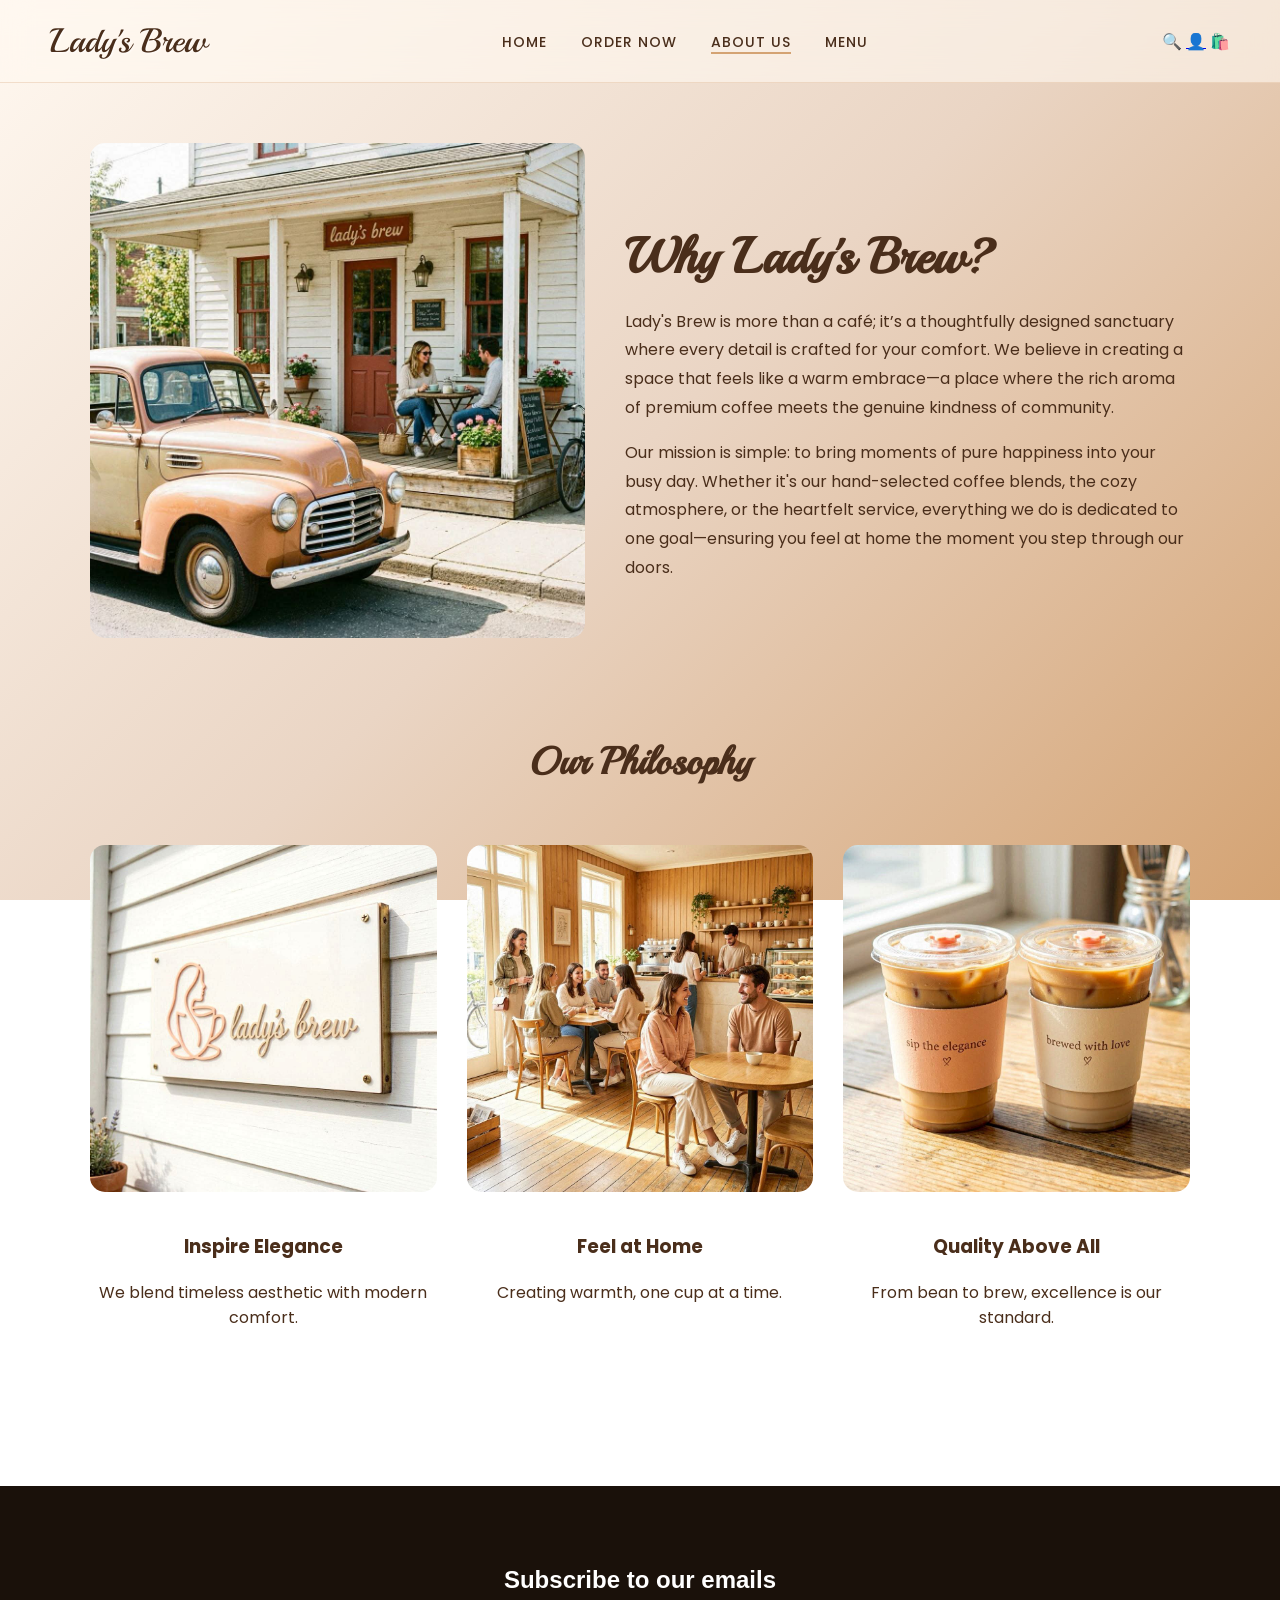
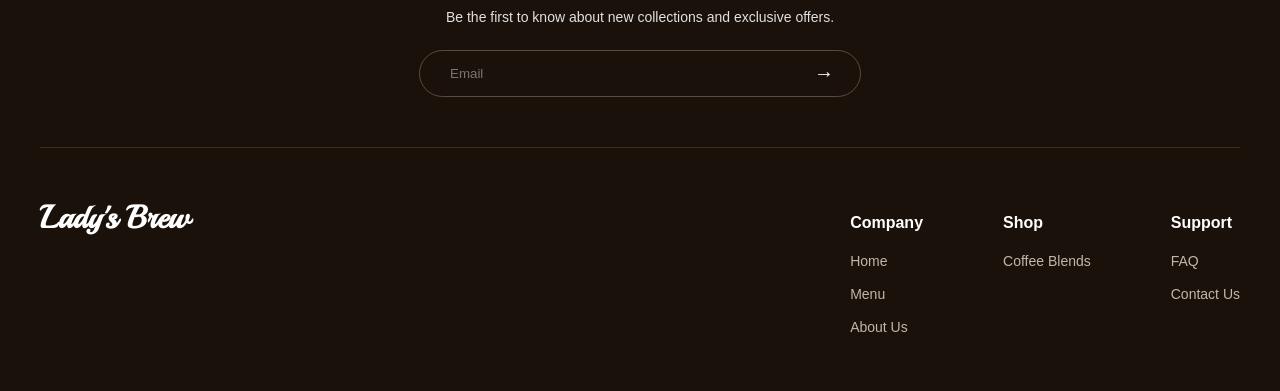
==== about.html @ 88a7aa87 "About Us page" ====
<!DOCTYPE html>
<html lang="en">
<head>
    <meta charset="UTF-8">
    <meta name="viewport" content="width=device-width, initial-scale=1.0">
    <title>About Us | Lady's Brew</title>
    <link href="https://fonts.googleapis.com/css2?family=Playball&family=Poppins:wght@300;400;500&display=swap" rel="stylesheet">
    <link rel="stylesheet" href="style.css">
</head>
<body>

    <header class="main-header">
        <div class="logo">Lady's Brew</div>
        <nav class="nav-links">
            <a href="index.html">HOME</a>
            <a href="locations.html">ORDER NOW</a>
            <a href="about.html" class="active">ABOUT US</a>
            <a href="menu.html">MENU</a>
        </nav>
        <div class="nav-icons">
            <span class="icon">🔍</span>
            <a href="login.html" class="icon">👤</a>
            <span class="icon">🛍️</span>
        </div>
    </header>

    <main class="about-page">
      <section class="about-hero">
    <div class="about-hero-image">
        <img src="imagesfinalproject/cafeoutside.jpg" alt="Lady's Brew Cafe">
    </div>
    <div class="about-hero-text">
        <h2>Why Lady's Brew?</h2>
        <p>Lady's Brew is more than a café; it’s a thoughtfully designed sanctuary where every detail is crafted for your comfort. We believe in creating a space that feels like a warm embrace—a place where the rich aroma of premium coffee meets the genuine kindness of community.</p>
        <p>Our mission is simple: to bring moments of pure happiness into your busy day. Whether it's our hand-selected coffee blends, the cozy atmosphere, or the heartfelt service, everything we do is dedicated to one goal—ensuring you feel at home the moment you step through our doors.</p>
    </div>
</section>

<section class="shop-section">
    <h2 class="about-section-title">Our Philosophy</h2>
    <div class="product-grid">
        <div class="product-card">
            <img src="imagesfinalproject/logooutside.jpg" alt="Logo">
            <h3>Inspire Elegance</h3>
            <p>We blend timeless aesthetic with modern comfort.</p>
        </div>
        <div class="product-card">
            <img src="imagesfinalproject/cafeinterior.jpg" alt="Interior">
            <h3>Feel at Home</h3>
            <p>Creating warmth, one cup at a time.</p>
        </div>
        <div class="product-card">
            <img src="imagesfinalproject/aboutcoffees.jpg" alt="Coffee">
            <h3>Quality Above All</h3>
            <p>From bean to brew, excellence is our standard.</p>
        </div>
    </div>
</section>
    </main>

    <footer class="custom-footer">
        <div class="footer-subscribe">
            <h2>Subscribe to our emails</h2>
            <p>Be the first to know about new collections and exclusive offers.</p>
         <form class="subscribe-form" id="subscribeForm">
          <input type="email" name="email" placeholder="Email" required>
          <button type="submit">→</button>
         </form>

          <div id="successMessage" class="success-message" style="display: none;">
            <span class="check-icon">✓</span>
            <span>Thanks for subscribing</span>
          </div>
        </div>
        <hr class="footer-divider">
        <div class="footer-content">
            <div class="footer-logo"><h2 class="brand-font">Lady's Brew</h2></div>
            <div class="footer-links-container">
                <div class="footer-column"><h3>Company</h3><ul><li><a href="index.html">Home</a></li><li><a href="menu.html">Menu</a></li><li><a href="about.html">About Us</a></li></ul></div>
                <div class="footer-column"><h3>Shop</h3><ul><li><a href="shop.html">Coffee Blends</a></li></ul></div>
                <div class="footer-column"><h3>Support</h3><ul><li><a href="faq.html">FAQ</a></li><li><a href="contact.html">Contact Us</a></li></ul></div>
            </div>
        </div>
    </footer>
</body>
</html>
---- style.css ----
body {
    font-family: 'Poppins', sans-serif;
    margin: 0;
    padding: 0;
    background: linear-gradient(135deg, #FFF8F0 0%, #EAD5C4 50%, #D4A373 100%);
    background-attachment: fixed;
    color: #4A2E1B;
}

.main-header {
    display: flex;
    justify-content: space-between;
    align-items: center;
    padding: 20px 50px;
    background: rgba(255, 248, 240, 0.6);
    backdrop-filter: blur(15px);
    position: sticky;
    top: 0;
    z-index: 100;
    border-bottom: 1px solid rgba(212, 163, 115, 0.3);
}

.logo {
    font-family: 'Playball', cursive;
    font-size: 34px;
    color: #4A2E1B;
    text-shadow: 1px 1px 2px rgba(255, 255, 255, 0.8);
}

.nav-links a {
    text-decoration: none;
    color: #4A2E1B;
    margin: 0 15px;
    font-size: 14px;
    letter-spacing: 1px;
    font-weight: 500;
}

.nav-links a.active {
    border-bottom: 2px solid #D4A373;
}

.hero-section {
    position: relative;
    height: 80vh;
    background: radial-gradient(circle at center, rgba(255, 255, 255, 0.3) 0%, rgba(212, 163, 115, 0.1) 100%);
    display: flex;
    justify-content: center;
    align-items: center;
    text-align: center;
}

.hero-content {
    position: relative;
    z-index: 2;
}

.subtitle {
    font-weight: 500;
    letter-spacing: 3px;
    margin-bottom: -10px;
    color: #5C3D26;
}

.brand-title {
    font-family: 'Playball', cursive;
    font-size: 85px;
    color: #FFF8F0;
    text-shadow: 2px 3px 8px rgba(74, 46, 27, 0.3);
    margin: 10px 0 35px 0;
}

.primary-btn {
    background-color: #4A2E1B;
    color: #FFF8F0;
    padding: 15px 45px;
    text-decoration: none;
    border-radius: 30px;
    font-weight: 500;
    letter-spacing: 1px;
    box-shadow: 0 4px 15px rgba(74, 46, 27, 0.2);
    transition: all 0.3s ease;
}

.primary-btn:hover {
    background-color: #D4A373;
    color: #4A2E1B;
    transform: translateY(-2px);
}

.locations-section {
    display: flex;
    height: calc(100vh - 85px);
    overflow: hidden;
}

.map-container {
    flex: 6;
    height: 100%;
}

.locations-list {
    flex: 4;
    background: rgba(255, 248, 240, 0.85);
    backdrop-filter: blur(15px);
    overflow-y: auto;
    padding: 35px;
    border-left: 1px solid rgba(212, 163, 115, 0.3);
}

.location-header h2 {
    font-size: 26px;
    margin-top: 0;
    margin-bottom: 20px;
    color: #4A2E1B;
}

.location-header input {
    width: 100%;
    box-sizing: border-box;
    padding: 14px;
    border: 1px solid #D4A373;
    border-radius: 10px;
    background: #FFF8F0;
    margin-bottom: 30px;
    outline: none;
    color: #4A2E1B;
    font-family: inherit;
}

.location-card {
    background: #ffffff;
    border-radius: 15px;
    padding: 20px;
    margin-bottom: 25px;
    box-shadow: 0 8px 25px rgba(74, 46, 27, 0.06);
    border: 1px solid rgba(212, 163, 115, 0.1);
}

.location-card img {
    width: 100%;
    height: 180px;
    object-fit: cover;
    border-radius: 10px;
    margin-bottom: 15px;
}

.location-card h3 {
    margin: 0 0 8px 0;
    color: #4A2E1B;
    font-size: 20px;
}

.location-card p {
    margin: 0 0 8px 0;
    font-size: 14px;
    color: #5C3D26;
}

.status {
    color: #2e7d32;
    font-weight: 600;
}

.status span {
    color: #8B5A2B;
    font-weight: 400;
    margin-left: 10px;
}

.order-btn {
    display: block;
    text-align: center;
    background-color: #D4A373;
    color: #4A2E1B;
    padding: 14px;
    border-radius: 10px;
    text-decoration: none;
    font-weight: 600;
    margin-top: 15px;
    transition: all 0.3s ease;
}

.order-btn:hover {
    background-color: #4A2E1B;
    color: #FFF8F0;
    transform: translateY(-2px);
}

@media (max-width: 991px) {
    .locations-section {
        flex-direction: column;
        overflow: visible;
        height: auto;
    }
    
    .map-container {
        height: 45vh;
    }
    
    .locations-list {
        border-left: none;
        border-top: 1px solid rgba(212, 163, 115, 0.3);
    }
}

.menu-page {
    padding: 60px 50px;
    max-width: 1200px;
    margin: 0 auto;
}

.page-title {
    text-align: center;
    font-family: 'Playball', cursive;
    font-size: 65px;
    color: #4A2E1B;
    margin-bottom: 60px;
    letter-spacing: 2px;
}

.menu-category {
    margin-bottom: 90px;
}

.menu-category h2 {
    text-align: center;
    font-size: 38px;
    color: #5C3D26;
    margin-bottom: 50px;
    font-weight: 500;
}

.menu-grid {
    display: grid;
    grid-template-columns: repeat(auto-fit, minmax(240px, 1fr));
    gap: 40px;
}

.menu-item {
    text-align: center;
    background: transparent;
    padding: 10px;
    transition: transform 0.3s ease;
}

.menu-item:hover {
    transform: translateY(-10px);
}

.menu-item img {
    width: 100%;
    height: 220px;
    object-fit: contain;
    margin-bottom: 25px;
    transition: transform 0.3s ease;
    filter: drop-shadow(0 15px 15px rgba(74, 46, 27, 0.2)); 
}

.menu-item h3 {
    font-size: 20px;
    color: #4A2E1B;
    margin-bottom: 12px;
    font-weight: 600;
}

.menu-item p {
    font-size: 14px;
    color: #7A5C43;
    line-height: 1.6;
    margin: 0;
}

@media (max-width: 768px) {
    .menu-page {
        padding: 40px 20px;
    }
    
    .page-title {
        font-size: 45px;
    }
    
    .menu-category h2 {
        font-size: 28px;
    }
    
    .menu-item img {
        height: 200px;
    }
}
.custom-footer {
    background-color: #1a110a;
    color: #ffffff;
    padding: 60px 20px 40px;
    font-family: sans-serif;
}

.footer-subscribe {
    text-align: center;
    margin-bottom: 50px;
}

.footer-subscribe h2 {
    font-size: 24px;
    margin-bottom: 15px;
    font-weight: 600;
}

.footer-subscribe p {
    font-size: 14px;
    margin-bottom: 25px;
    color: #e0e0e0;
}

.subscribe-form {
    display: inline-flex;
    align-items: center;
    border: 1px solid #5a4a42;
    border-radius: 25px;
    padding: 5px 20px;
    width: 100%;
    max-width: 400px;
}

.subscribe-form input {
    background: transparent;
    border: none;
    color: #fff;
    padding: 10px;
    outline: none;
    flex: 1;
}

.subscribe-form button {
    background: transparent;
    border: none;
    color: #fff;
    font-size: 20px;
    cursor: pointer;
}

.subscribe-form input:-webkit-autofill,
.subscribe-form input:-webkit-autofill:hover, 
.subscribe-form input:-webkit-autofill:focus, 
.subscribe-form input:-webkit-autofill:active {
    transition: background-color 5000s ease-in-out 0s;
    -webkit-text-fill-color: #ffffff !important;
}

.success-message {
    display: none;
    align-items: center;
    justify-content: center;
    gap: 8px;
    color: #ffffff;
    font-size: 16px;
    margin-top: 10px;
}

.check-icon {
    display: inline-flex;
    align-items: center;
    justify-content: center;
    width: 20px;
    height: 20px;
    border: 2px solid #4CAF50;
    border-radius: 50%;
    color: #4CAF50;
    font-size: 14px;
    font-weight: bold;
}

.footer-divider {
    border: none;
    border-top: 1px solid #3d2b23;
    margin: 0 auto 50px;
    max-width: 1200px;
}

.footer-content {
    display: flex;
    justify-content: space-between;
    align-items: flex-start;
    max-width: 1200px;
    margin: 0 auto;
    flex-wrap: wrap;
}

.footer-logo h2.brand-font {
    font-family: 'Playball', cursive;
    font-size: 32px;
    margin: 0;
}

.footer-links-container {
    display: flex;
    gap: 80px;
}

.footer-column h3 {
    font-size: 16px;
    margin-bottom: 20px;
    font-weight: 600;
}

.footer-column ul {
    list-style: none;
    padding: 0;
    margin: 0;
}

.footer-column ul li {
    margin-bottom: 15px;
}

.footer-column ul li a {
    text-decoration: none;
    color: #c4b5ab;
    font-size: 14px;
    transition: color 0.3s ease;
}

.footer-column ul li a:hover {
    color: #ffffff;
}

@media (max-width: 768px) {
    .footer-content {
        flex-direction: column;
        gap: 40px;
    }
    .footer-links-container {
        flex-direction: column;
        gap: 30px;
    }
}


/* YOXLAMA */
/* About Us Səhifəsi üçün əlavələr */




.about-page {
    padding: 60px 0;
}

.about-hero {
    display: flex;
    align-items: center;
    gap: 40px;
    padding: 0 50px 60px 50px;
    max-width: 1200px;
    margin: 0 auto;
}

.about-hero-image {
    flex: 0 0 45%;
}

.about-hero-image img {
    width: 100%;
    border-radius: 15px;
    display: block;
}

.about-hero-text {
    flex: 1;
    color: #4A2E1B;
}

.about-hero-text h2 {
    font-family: 'Playball', cursive;
    font-size: 50px;
    margin-bottom: 20px;
}

.about-hero-text p {
    line-height: 1.8;
    margin-bottom: 15px;
}


.product-grid {
    display: grid;
    grid-template-columns: repeat(3, 1fr);
    gap: 30px;
    padding: 20px 50px 80px 50px;
    max-width: 1200px;
    margin: 0 auto;
}

.product-card {
    text-align: center;
}

.product-card img {
    width: 100%;
    border-radius: 15px;
    margin-bottom: 15px;
}
.about-section-title {
    text-align: center;
    margin: 40px 0;
    font-size: 38px;
    color: #4A2E1B;
    font-family: 'Playball', cursive;
}


@media (max-width: 1440px) {
    .about-hero, .product-grid {
        max-width: 1100px;
    }
}

@media (max-width: 991px) {
    .about-hero {
        flex-direction: column;
        padding: 40px 30px;
    }
    .about-hero-image {
        flex: 0 0 100%;
        max-width: 600px;
    }
    .product-grid {
        grid-template-columns: repeat(2, 1fr);
        padding: 20px 30px 60px 30px;
    }
}


@media (max-width: 600px) {
    .about-hero {
        padding: 20px;
        gap: 20px;
    }
    .about-hero-text h2 {
        font-size: 35px;
    }
    .product-grid {
        grid-template-columns: 1fr;
        padding: 20px;
        gap: 20px;
    }
}
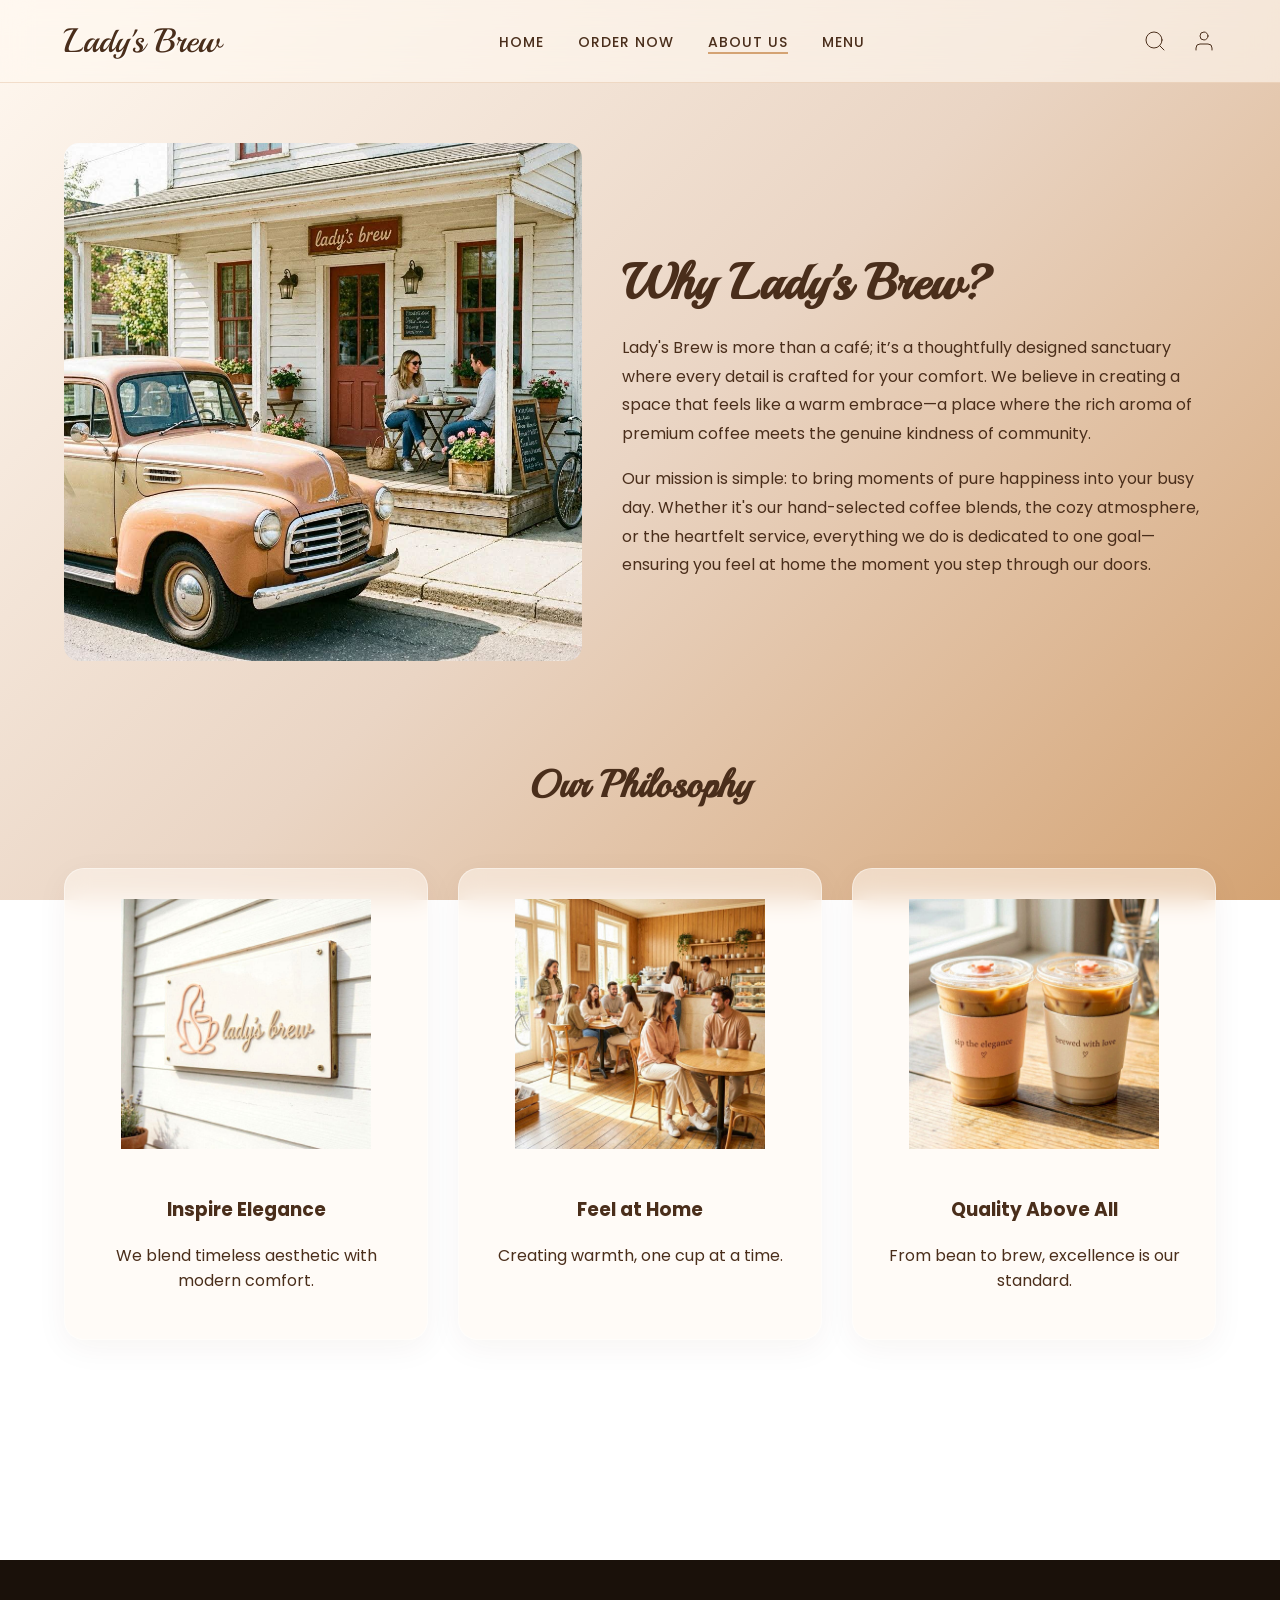
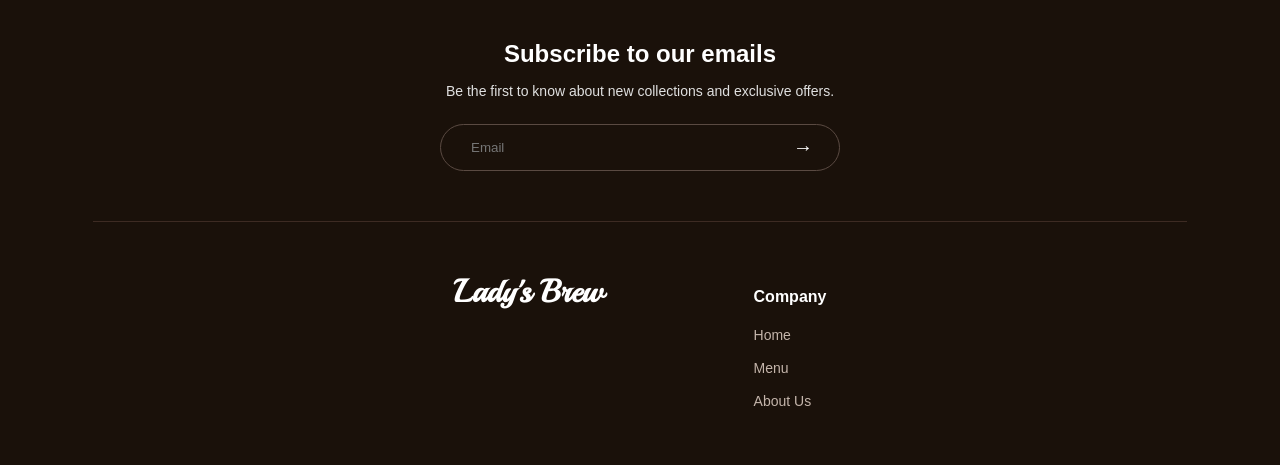
==== commit dc9127df: "Final Commit" ====
--- a/about.html
+++ b/about.html
@@ -9,78 +9,134 @@
 </head>
 <body>
 
-    <header class="main-header">
-        <div class="logo">Lady's Brew</div>
-        <nav class="nav-links">
-            <a href="index.html">HOME</a>
-            <a href="locations.html">ORDER NOW</a>
-            <a href="about.html" class="active">ABOUT US</a>
-            <a href="menu.html">MENU</a>
-        </nav>
-        <div class="nav-icons">
-            <span class="icon">🔍</span>
-            <a href="login.html" class="icon">👤</a>
-            <span class="icon">🛍️</span>
+<header class="main-header">
+    <div class="logo">Lady's Brew</div>
+    <nav class="nav-links">
+        <a href="index.html">HOME</a>
+        <a href="locations.html">ORDER NOW</a>
+        <a href="about.html" class="active">ABOUT US</a>
+        <a href="menu.html">MENU</a>
+    </nav>
+    <div class="nav-icons">
+      <span class="icon" id="searchIconBtn">
+        <img src="imagesfinalproject/search.svg" alt="Search" class="nav-svg-img">
+      </span>
+      <a href="javascript:void(0)" class="icon" id="loginIcon">
+        <img src="imagesfinalproject/user.svg" alt="User" class="nav-svg-img">
+      </a>
+    </div>
+</header>
+
+<div class="ladysbrew-search-overlay hidden" id="ladysbrewSearchOverlay">
+    <div class="ladysbrew-search-container">
+        <div class="ladysbrew-search-pill">
+            <input type="text" id="ladysbrewSearchInput" placeholder="Search" autocomplete="off">
+            <button class="pill-clear-btn hidden" id="pillClearBtn">
+                <img src="imagesfinalproject/clearinner.svg" alt="Clear">
+            </button>
+            <div class="pill-divider hidden" id="pillDivider"></div>
+            <span class="pill-inner-search-icon" id="innerSearchBtn">
+                <img src="imagesfinalproject/search.svg" alt="Search">
+            </span>
         </div>
-    </header>
+        <button class="ladysbrew-close-btn" id="ladysbrewCloseBtn">
+            <img src="imagesfinalproject/close.svg" alt="Close">
+        </button>
+    </div>
+    <div class="ladysbrew-results-wrapper hidden" id="ladysbrewResultsContainer">
+        <div class="ladysbrew-results" id="ladysbrewSearchResults"></div>
+    </div>
+</div>
 
-    <main class="about-page">
-      <section class="about-hero">
-    <div class="about-hero-image">
-        <img src="imagesfinalproject/cafeoutside.jpg" alt="Lady's Brew Cafe">
-    </div>
-    <div class="about-hero-text">
-        <h2>Why Lady's Brew?</h2>
-        <p>Lady's Brew is more than a café; it’s a thoughtfully designed sanctuary where every detail is crafted for your comfort. We believe in creating a space that feels like a warm embrace—a place where the rich aroma of premium coffee meets the genuine kindness of community.</p>
-        <p>Our mission is simple: to bring moments of pure happiness into your busy day. Whether it's our hand-selected coffee blends, the cozy atmosphere, or the heartfelt service, everything we do is dedicated to one goal—ensuring you feel at home the moment you step through our doors.</p>
-    </div>
-</section>
+<main class="about-page">
+    <section class="about-hero">
+        <div class="about-hero-image">
+            <img src="imagesfinalproject/cafeoutside.jpg" alt="Lady's Brew Cafe">
+        </div>
+        <div class="about-hero-text">
+            <h2>Why Lady's Brew?</h2>
+            <p>Lady's Brew is more than a café; it’s a thoughtfully designed sanctuary where every detail is crafted for your comfort. We believe in creating a space that feels like a warm embrace—a place where the rich aroma of premium coffee meets the genuine kindness of community.</p>
+            <p>Our mission is simple: to bring moments of pure happiness into your busy day. Whether it's our hand-selected coffee blends, the cozy atmosphere, or the heartfelt service, everything we do is dedicated to one goal—ensuring you feel at home the moment you step through our doors.</p>
+        </div>
+    </section>
 
-<section class="shop-section">
-    <h2 class="about-section-title">Our Philosophy</h2>
-    <div class="product-grid">
-        <div class="product-card">
-            <img src="imagesfinalproject/logooutside.jpg" alt="Logo">
-            <h3>Inspire Elegance</h3>
-            <p>We blend timeless aesthetic with modern comfort.</p>
+    <section class="shop-section">
+        <h2 class="about-section-title">Our Philosophy</h2>
+        <div class="product-grid">
+            <div class="product-card">
+                <img src="imagesfinalproject/logooutside.jpg" alt="Logo">
+                <h3>Inspire Elegance</h3>
+                <p>We blend timeless aesthetic with modern comfort.</p>
+            </div>
+            <div class="product-card">
+                <img src="imagesfinalproject/cafeinterior.jpg" alt="Interior">
+                <h3>Feel at Home</h3>
+                <p>Creating warmth, one cup at a time.</p>
+            </div>
+            <div class="product-card">
+                <img src="imagesfinalproject/aboutcoffees.jpg" alt="Coffee">
+                <h3>Quality Above All</h3>
+                <p>From bean to brew, excellence is our standard.</p>
+            </div>
         </div>
-        <div class="product-card">
-            <img src="imagesfinalproject/cafeinterior.jpg" alt="Interior">
-            <h3>Feel at Home</h3>
-            <p>Creating warmth, one cup at a time.</p>
-        </div>
-        <div class="product-card">
-            <img src="imagesfinalproject/aboutcoffees.jpg" alt="Coffee">
-            <h3>Quality Above All</h3>
-            <p>From bean to brew, excellence is our standard.</p>
+    </section>
+</main>
+
+<footer class="custom-footer">
+    <div class="footer-subscribe">
+        <h2>Subscribe to our emails</h2>
+        <p>Be the first to know about new collections and exclusive offers.</p>
+        <form class="subscribe-form" id="subscribeForm">
+            <input type="email" name="email" placeholder="Email" required>
+            <button type="submit">→</button>
+        </form>
+        <div id="successMessage" class="success-message hidden">
+            <span class="check-icon">✓</span>
+            <span>Thanks for subscribing</span>
         </div>
     </div>
-</section>
-    </main>
+    <hr class="footer-divider">
+    <div class="footer-content">
+        <div class="footer-logo"><h2 class="brand-font">Lady's Brew</h2></div>
+        <div class="footer-links-container">
+            <div class="footer-column"><h3>Company</h3><ul><li><a href="index.html">Home</a></li><li><a href="menu.html">Menu</a></li><li><a href="about.html">About Us</a></li></ul></div>
+        </div>
+    </div>
+</footer>
 
-    <footer class="custom-footer">
-        <div class="footer-subscribe">
-            <h2>Subscribe to our emails</h2>
-            <p>Be the first to know about new collections and exclusive offers.</p>
-         <form class="subscribe-form" id="subscribeForm">
-          <input type="email" name="email" placeholder="Email" required>
-          <button type="submit">→</button>
-         </form>
-
-          <div id="successMessage" class="success-message" style="display: none;">
+<div class="auth-overlay hidden" id="authOverlay">
+    <div class="auth-container">
+        <button class="auth-close-btn" id="authCloseBtn">✕</button>
+        <div id="view-login" class="auth-view">
+            <h2>Login</h2>
+            <input type="email" placeholder="Email" id="login-email">
+            <input type="password" placeholder="Password" id="login-pass">
+            <a href="#" class="forgot-link" onclick="showView('view-forgot')">Forgot your password?</a>
+            <button class="primary-btn" onclick="window.location.href='index.html'">Sign in</button>
+            <p class="auth-footer">or <span class="link" onclick="showView('view-create')">Create account</span></p>
+        </div>
+        <div id="view-forgot" class="auth-view hidden">
+            <h2>Reset your password</h2>
+            <p class="auth-desc">We will send you an email to reset your password</p>
+            <input type="email" placeholder="Email">
+            <button class="primary-btn" onclick="showLoginWithMsg()">Submit</button>
+            <p class="cancel-link" onclick="showView('view-login')">Cancel</p>
+        </div>
+        <div id="view-create" class="auth-view hidden">
+            <h2>Create account</h2>
+            <input type="text" placeholder="First name">
+            <input type="text" placeholder="Last name">
+            <input type="email" placeholder="Email">
+            <input type="password" placeholder="Password">
+            <button class="primary-btn" onclick="window.location.href='index.html'">Create</button>
+            <p class="auth-footer"><span class="link" onclick="showView('view-login')">Back to Login</span></p>
+        </div>
+        <div id="login-success-msg" class="success-message hidden">
             <span class="check-icon">✓</span>
-            <span>Thanks for subscribing</span>
-          </div>
+            <span>We've sent you an email.</span>
         </div>
-        <hr class="footer-divider">
-        <div class="footer-content">
-            <div class="footer-logo"><h2 class="brand-font">Lady's Brew</h2></div>
-            <div class="footer-links-container">
-                <div class="footer-column"><h3>Company</h3><ul><li><a href="index.html">Home</a></li><li><a href="menu.html">Menu</a></li><li><a href="about.html">About Us</a></li></ul></div>
-                <div class="footer-column"><h3>Shop</h3><ul><li><a href="shop.html">Coffee Blends</a></li></ul></div>
-                <div class="footer-column"><h3>Support</h3><ul><li><a href="faq.html">FAQ</a></li><li><a href="contact.html">Contact Us</a></li></ul></div>
-            </div>
-        </div>
-    </footer>
+    </div>
+</div>
+<script src="script.js"></script>
 </body>
-</html>
+</html>
--- a/style.css
+++ b/style.css
@@ -1,547 +1,1716 @@
 body {
+
     font-family: 'Poppins', sans-serif;
+
     margin: 0;
+
     padding: 0;
+
     background: linear-gradient(135deg, #FFF8F0 0%, #EAD5C4 50%, #D4A373 100%);
+
     background-attachment: fixed;
-    color: #4A2E1B;
-}
+
+    color: #4A2E1B;
+
+}
+
+
 
 .main-header {
+
     display: flex;
+
     justify-content: space-between;
+
     align-items: center;
-    padding: 20px 50px;
+
+    padding: 20px 5%;
+
     background: rgba(255, 248, 240, 0.6);
+
     backdrop-filter: blur(15px);
+
     position: sticky;
+
     top: 0;
+
     z-index: 100;
+
     border-bottom: 1px solid rgba(212, 163, 115, 0.3);
-}
+
+}
+
+
 
 .logo {
+
     font-family: 'Playball', cursive;
+
     font-size: 34px;
-    color: #4A2E1B;
+
+    color: #4A2E1B;
+
     text-shadow: 1px 1px 2px rgba(255, 255, 255, 0.8);
-}
+
+}
+
+
 
 .nav-links a {
+
     text-decoration: none;
-    color: #4A2E1B;
+
+    color: #4A2E1B;
+
     margin: 0 15px;
+
     font-size: 14px;
+
     letter-spacing: 1px;
+
     font-weight: 500;
-}
+
+}
+
+
 
 .nav-links a.active {
+
     border-bottom: 2px solid #D4A373;
-}
+
+}
+
+
 
 .hero-section {
+
     position: relative;
+
     height: 80vh;
+
     background: radial-gradient(circle at center, rgba(255, 255, 255, 0.3) 0%, rgba(212, 163, 115, 0.1) 100%);
+
     display: flex;
+
     justify-content: center;
+
     align-items: center;
+
     text-align: center;
-}
+
+}
+
+
 
 .hero-content {
+
     position: relative;
+
     z-index: 2;
-}
+
+}
+
+
 
 .subtitle {
+
     font-weight: 500;
+
     letter-spacing: 3px;
+
     margin-bottom: -10px;
+
     color: #5C3D26;
-}
+
+}
+
+
 
 .brand-title {
+
     font-family: 'Playball', cursive;
+
     font-size: 85px;
+
     color: #FFF8F0;
+
     text-shadow: 2px 3px 8px rgba(74, 46, 27, 0.3);
+
     margin: 10px 0 35px 0;
-}
+
+}
+
+
 
 .primary-btn {
+
     background-color: #4A2E1B;
+
     color: #FFF8F0;
+
     padding: 15px 45px;
+
     text-decoration: none;
+
     border-radius: 30px;
+
     font-weight: 500;
+
     letter-spacing: 1px;
+
     box-shadow: 0 4px 15px rgba(74, 46, 27, 0.2);
+
     transition: all 0.3s ease;
-}
+
+}
+
+
 
 .primary-btn:hover {
+
     background-color: #D4A373;
-    color: #4A2E1B;
+
+    color: #4A2E1B;
+
     transform: translateY(-2px);
-}
+
+}
+
+
 
 .locations-section {
+
     display: flex;
+
     height: calc(100vh - 85px);
+
     overflow: hidden;
-}
+
+}
+
+
 
 .map-container {
+
     flex: 6;
+
     height: 100%;
-}
+
+}
+
+
 
 .locations-list {
+
     flex: 4;
+
     background: rgba(255, 248, 240, 0.85);
+
     backdrop-filter: blur(15px);
+
     overflow-y: auto;
+
     padding: 35px;
+
     border-left: 1px solid rgba(212, 163, 115, 0.3);
-}
+
+}
+
+
 
 .location-header h2 {
+
     font-size: 26px;
+
     margin-top: 0;
+
     margin-bottom: 20px;
-    color: #4A2E1B;
-}
+
+    color: #4A2E1B;
+
+}
+
+
 
 .location-header input {
+
     width: 100%;
+
     box-sizing: border-box;
+
     padding: 14px;
+
     border: 1px solid #D4A373;
+
     border-radius: 10px;
+
     background: #FFF8F0;
+
     margin-bottom: 30px;
+
     outline: none;
-    color: #4A2E1B;
+
+    color: #4A2E1B;
+
     font-family: inherit;
-}
+
+}
+
+
 
 .location-card {
+
     background: #ffffff;
+
     border-radius: 15px;
+
     padding: 20px;
+
     margin-bottom: 25px;
+
     box-shadow: 0 8px 25px rgba(74, 46, 27, 0.06);
+
     border: 1px solid rgba(212, 163, 115, 0.1);
-}
+
+}
+
+
 
 .location-card img {
+
     width: 100%;
+
     height: 180px;
+
     object-fit: cover;
+
     border-radius: 10px;
+
     margin-bottom: 15px;
-}
+
+}
+
+
 
 .location-card h3 {
+
     margin: 0 0 8px 0;
-    color: #4A2E1B;
+
+    color: #4A2E1B;
+
     font-size: 20px;
-}
+
+}
+
+
 
 .location-card p {
+
     margin: 0 0 8px 0;
+
     font-size: 14px;
+
     color: #5C3D26;
-}
+
+}
+
+
 
 .status {
+
     color: #2e7d32;
+
     font-weight: 600;
-}
+
+}
+
+
 
 .status span {
+
     color: #8B5A2B;
+
     font-weight: 400;
+
     margin-left: 10px;
-}
+
+}
+
+
 
 .order-btn {
+
     display: block;
+
     text-align: center;
+
     background-color: #D4A373;
-    color: #4A2E1B;
+
+    color: #4A2E1B;
+
     padding: 14px;
+
     border-radius: 10px;
+
     text-decoration: none;
+
     font-weight: 600;
+
     margin-top: 15px;
+
     transition: all 0.3s ease;
-}
+
+}
+
+
 
 .order-btn:hover {
+
     background-color: #4A2E1B;
+
     color: #FFF8F0;
+
     transform: translateY(-2px);
-}
+
+}
+
+
+
+.menu-page {
+
+    padding: 60px 5%;
+
+    max-width: 1200px;
+
+    margin: 0 auto;
+
+}
+
+
+
+.page-title {
+
+    text-align: center;
+
+    font-family: 'Playball', cursive;
+
+    font-size: 65px;
+
+    color: #4A2E1B;
+
+    margin-bottom: 60px;
+
+    letter-spacing: 2px;
+
+}
+
+
+
+.menu-category {
+
+    margin-bottom: 90px;
+
+}
+
+
+
+.menu-category h2 {
+
+    text-align: center;
+
+    font-size: 38px;
+
+    color: #5C3D26;
+
+    margin-bottom: 50px;
+
+    font-weight: 500;
+
+}
+
+
+
+.menu-grid {
+
+    display: grid;
+
+    grid-template-columns: repeat(auto-fit, minmax(240px, 1fr));
+
+    gap: 40px;
+
+}
+
+
+
+.menu-item {
+
+    text-align: center;
+
+    background: transparent;
+
+    padding: 10px;
+
+    transition: transform 0.3s ease;
+
+}
+
+
+
+.menu-item:hover {
+
+    transform: translateY(-10px);
+
+}
+
+
+
+.menu-item img {
+
+    width: 100%;
+
+    height: 220px;
+
+    object-fit: contain;
+
+    margin-bottom: 25px;
+
+    transition: transform 0.3s ease;
+
+    filter: drop-shadow(0 15px 15px rgba(74, 46, 27, 0.2));
+
+}
+
+
+
+.menu-item h3 {
+
+    font-size: 20px;
+
+    color: #4A2E1B;
+
+    margin-bottom: 12px;
+
+    font-weight: 600;
+
+}
+
+
+
+.menu-item p {
+
+    font-size: 14px;
+
+    color: #7A5C43;
+
+    line-height: 1.6;
+
+    margin: 0;
+
+}
+
+
+
+.shop-section {
+
+    position: relative;
+
+    padding-bottom: 80px;
+
+}
+
+
+
+.section-title {
+
+    text-align: center;
+
+    font-size: 38px;
+
+    color: #4A2E1B;
+
+    margin: 50px 0;
+
+    font-family: 'Playball', cursive;
+
+}
+
+
+
+.product-grid {
+
+    display: grid;
+
+    grid-template-columns: repeat(3, 1fr);
+
+    gap: 30px;
+
+    padding: 20px 5% 80px 5%;
+
+    max-width: 1200px;
+
+    margin: 0 auto;
+
+}
+
+
+
+.product-card {
+
+    text-align: center;
+
+    background: rgba(255, 248, 240, 0.55);
+
+    backdrop-filter: blur(12px);
+
+    -webkit-backdrop-filter: blur(12px);
+
+    padding: 30px;
+
+    border-radius: 20px;
+
+    border: 1px solid rgba(255, 255, 255, 0.4);
+
+    box-shadow: 0 8px 32px rgba(74, 46, 27, 0.05);
+
+    transition: transform 0.3s ease, box-shadow 0.3s ease;
+
+}
+
+
+
+.product-card:hover {
+
+    transform: translateY(-5px);
+
+    box-shadow: 0 12px 40px rgba(74, 46, 27, 0.1);
+
+}
+
+
+
+.product-card img {
+
+    width: 100%;
+
+    height: 250px;
+
+    object-fit: contain;
+
+    border-radius: 15px;
+
+    margin-bottom: 20px;
+
+}
+
+
+
+.upcoming-badge {
+
+    position: absolute;
+
+    bottom: 30px;
+
+    right: 5%;
+
+    background: #4A2E1B;
+
+    color: #FFF8F0;
+
+    padding: 10px 22px;
+
+    border-radius: 30px;
+
+    font-size: 13px;
+
+    letter-spacing: 1px;
+
+    font-weight: 500;
+
+    border: 1px solid #D4A373;
+
+    box-shadow: 0 5px 15px rgba(74, 46, 27, 0.2);
+
+}
+
+
+
+.custom-footer {
+
+    background-color: #1a110a;
+
+    color: #ffffff;
+
+    padding: 60px 5% 40px;
+
+    font-family: sans-serif;
+
+}
+
+
+
+.footer-subscribe {
+
+    text-align: center;
+
+    margin-bottom: 50px;
+
+}
+
+
+
+.footer-subscribe h2 {
+
+    font-size: 24px;
+
+    margin-bottom: 15px;
+
+    font-weight: 600;
+
+}
+
+
+
+.footer-subscribe p {
+
+    font-size: 14px;
+
+    margin-bottom: 25px;
+
+    color: #e0e0e0;
+
+}
+
+
+
+.subscribe-form {
+
+    display: inline-flex;
+
+    align-items: center;
+
+    border: 1px solid #5a4a42;
+
+    border-radius: 25px;
+
+    padding: 5px 20px;
+
+    width: 100%;
+
+    max-width: 400px;
+
+    box-sizing: border-box;
+
+}
+
+
+
+.subscribe-form input {
+
+    background: transparent;
+
+    border: none;
+
+    color: #fff;
+
+    padding: 10px;
+
+    outline: none;
+
+    flex: 1;
+
+}
+
+
+
+.subscribe-form button {
+
+    background: transparent;
+
+    border: none;
+
+    color: #fff;
+
+    font-size: 20px;
+
+    cursor: pointer;
+
+}
+
+
+
+.footer-divider {
+
+    border: none;
+
+    border-top: 1px solid #3d2b23;
+
+    margin: 0 auto 50px;
+
+    max-width: 1200px;
+
+}
+
+
+
+.footer-content {
+
+    display: flex;
+
+    justify-content: center;
+
+    align-items: flex-start;
+
+    max-width: 1000px;
+
+    margin: 0 auto;
+
+    flex-wrap: wrap;
+
+    gap: 150px;
+
+}
+
+
+
+.footer-logo h2.brand-font {
+
+    font-family: 'Playball', cursive;
+
+    font-size: 32px;
+
+    margin: 0;
+
+}
+
+
+
+.footer-links-container {
+
+    display: flex;
+
+    gap: 60px;
+
+    flex-wrap: wrap;
+
+}
+
+
+
+.footer-column h3 {
+
+    font-size: 16px;
+
+    margin-bottom: 20px;
+
+    font-weight: 600;
+
+}
+
+
+
+.footer-column ul {
+
+    list-style: none;
+
+    padding: 0;
+
+    margin: 0;
+
+}
+
+
+
+.footer-column ul li {
+
+    margin-bottom: 15px;
+
+}
+
+
+
+.footer-column ul li a {
+
+    text-decoration: none;
+
+    color: #c4b5ab;
+
+    font-size: 14px;
+
+    transition: color 0.3s ease;
+
+}
+
+
+
+.footer-column ul li a:hover {
+
+    color: #ffffff;
+
+}
+
+
+
+.about-page {
+
+    padding: 60px 0;
+
+}
+
+
+
+.about-hero {
+
+    display: flex;
+
+    align-items: center;
+
+    gap: 40px;
+
+    padding: 0 5% 60px 5%;
+
+    max-width: 1200px;
+
+    margin: 0 auto;
+
+}
+
+
+
+.about-hero-image {
+
+    flex: 0 0 45%;
+
+}
+
+
+
+.about-hero-image img {
+
+    width: 100%;
+
+    border-radius: 15px;
+
+    display: block;
+
+}
+
+
+
+.about-hero-text {
+
+    flex: 1;
+
+    color: #4A2E1B;
+
+}
+
+
+
+.about-hero-text h2 {
+
+    font-family: 'Playball', cursive;
+
+    font-size: 50px;
+
+    margin-bottom: 20px;
+
+}
+
+
+
+.about-hero-text p {
+
+    line-height: 1.8;
+
+    margin-bottom: 15px;
+
+}
+
+
+
+.about-section-title {
+
+    text-align: center;
+
+    margin: 40px 0;
+
+    font-size: 38px;
+
+    color: #4A2E1B;
+
+    font-family: 'Playball', cursive;
+
+}
+
+
+
+.nav-icons {
+
+    display: flex;
+
+    align-items: center;
+
+    gap: 25px;
+
+}
+
+
+
+.nav-icons .icon {
+
+    display: flex;
+
+    align-items: center;
+
+    justify-content: center;
+
+    transition: opacity 0.3s ease;
+
+}
+
+
+
+.nav-icons .icon:hover {
+
+    opacity: 0.6;
+
+}
+
+
+
+.nav-svg-img {
+
+    width: 24px;
+
+    height: 24px;
+
+    cursor: pointer;
+
+    transition: opacity 0.3s ease;
+
+}
+
+
+
+.nav-svg-img:hover {
+
+    opacity: 0.6;
+
+}
+
+
+
+.ladysbrew-search-overlay {
+
+    position: fixed;
+
+    top: 0;
+
+    left: 0;
+
+    width: 100%;
+
+    background: #FFF8F0;
+
+    z-index: 2000;
+
+    padding: 25px 0;
+
+    box-shadow: 0 4px 15px rgba(0,0,0,0.03);
+
+}
+
+
+
+.ladysbrew-search-container {
+
+    display: flex;
+
+    align-items: center;
+
+    justify-content: center;
+
+    max-width: 800px;
+
+    margin: 0 auto;
+
+    gap: 20px;
+
+    padding: 0 5%;
+
+}
+
+
+
+.ladysbrew-search-pill {
+
+    display: flex;
+
+    align-items: center;
+
+    flex: 1;
+
+    border: 1px solid #bbaea6;
+
+    border-radius: 40px;
+
+    padding: 12px 25px;
+
+    background: #fff;
+
+}
+
+
+
+.ladysbrew-search-pill input {
+
+    flex: 1;
+
+    border: none;
+
+    outline: none;
+
+    font-size: 16px;
+
+    color: #4A2E1B;
+
+    font-family: 'Poppins', sans-serif;
+
+    background: transparent;
+
+}
+
+
+
+.ladysbrew-search-pill input::placeholder {
+
+    color: #a0a0a0;
+
+}
+
+
+
+.pill-clear-btn {
+
+    background: transparent;
+
+    border: none;
+
+    cursor: pointer;
+
+    display: flex;
+
+    align-items: center;
+
+    justify-content: center;
+
+    padding: 0 5px;
+
+    transition: opacity 0.3s ease;
+
+}
+
+
+
+.pill-clear-btn:hover {
+
+    opacity: 0.6;
+
+}
+
+
+
+.pill-divider {
+
+    width: 1px;
+
+    height: 22px;
+
+    background-color: #e0e0e0;
+
+    margin: 0 12px;
+
+}
+
+
+
+.pill-inner-search-icon {
+
+    display: flex;
+
+    align-items: center;
+
+    cursor: pointer;
+
+    transition: opacity 0.3s ease;
+
+}
+
+
+
+.pill-inner-search-icon:hover {
+
+    opacity: 0.5;
+
+}
+
+
+
+.ladysbrew-close-btn {
+
+    background: transparent;
+
+    border: none;
+
+    cursor: pointer;
+
+    display: flex;
+
+    align-items: center;
+
+    padding: 0;
+
+    transition: opacity 0.3s ease;
+
+}
+
+
+
+.ladysbrew-close-btn:hover {
+
+    opacity: 0.6;
+
+}
+
+
+
+.ladysbrew-results-wrapper {
+
+    max-width: 720px;
+
+    margin: 15px auto 0;
+
+    padding: 0 5%;
+
+}
+
+
+
+.ladysbrew-result-item {
+
+    display: block;
+
+    font-size: 15px;
+
+    color: #4A2E1B;
+
+    text-decoration: none;
+
+    padding: 12px 25px;
+
+    border-bottom: 1px solid #f0e6dd;
+
+    transition: background 0.3s ease;
+
+}
+
+
+
+.ladysbrew-result-item:hover {
+
+    background: rgba(212, 163, 115, 0.1);
+
+}
+
+
+
+.hidden {
+
+    display: none !important;
+
+}
+
+
+
+.auth-overlay {
+
+    position: fixed;
+
+    top: 0;
+
+    left: 0;
+
+    width: 100%;
+
+    height: 100%;
+
+    background: rgba(0,0,0,0.5);
+
+    z-index: 3000;
+
+    display: flex;
+
+    justify-content: center;
+
+    align-items: center;
+
+}
+
+
+
+.auth-container {
+
+    background: #FFF8F0 !important;
+
+    padding: 40px !important;
+
+    border-radius: 20px !important;
+
+    width: 90% !important;
+
+    max-width: 400px !important;
+
+    text-align: center;
+
+    position: relative;
+
+    border: none !important;
+
+    box-shadow: 0 10px 30px rgba(0,0,0,0.1) !important;
+
+    display: block !important;
+
+}
+
+
+
+.auth-close-btn {
+
+    position: absolute;
+
+    top: 20px;
+
+    right: 20px;
+
+    background: none;
+
+    border: none;
+
+    font-size: 24px;
+
+    cursor: pointer;
+
+    color: #4A2E1B;
+
+}
+
+
+
+.auth-view h2 {
+
+    color: #4A2E1B;
+
+    font-family: 'Playball', cursive;
+
+    font-size: 40px;
+
+    margin-bottom: 20px;
+
+}
+
+
+
+.auth-view input {
+
+    width: 100%;
+
+    padding: 12px;
+
+    margin: 10px 0;
+
+    border: 1px solid #D4A373;
+
+    border-radius: 8px;
+
+    box-sizing: border-box;
+
+    background: #fff;
+
+}
+
+
+
+.auth-view .primary-btn {
+
+    width: 100%;
+
+    border: none;
+
+    cursor: pointer;
+
+    margin-top: 15px;
+
+}
+
+
+
+.forgot-link {
+
+    display: block;
+
+    margin: 10px 0;
+
+    color: #4A2E1B;
+
+    font-size: 13px;
+
+    text-decoration: underline;
+
+}
+
+
+
+.cancel-link {
+
+    display: block;
+
+    margin-top: 15px;
+
+    cursor: pointer;
+
+    color: #4A2E1B;
+
+    text-decoration: underline;
+
+    font-size: 14px;
+
+}
+
+
+
+.auth-footer {
+
+    margin-top: 20px;
+
+    font-size: 14px;
+
+    color: #4A2E1B;
+
+}
+
+
+
+.link {
+
+    color: #D4A373;
+
+    cursor: pointer;
+
+    text-decoration: underline;
+
+}
+
+
+
+.auth-desc {
+
+    font-size: 14px;
+
+    color: #5C3D26;
+
+    margin-bottom: 20px;
+
+}
+
+
+
+#login-success-msg {
+
+    margin-top: 20px;
+
+    color: #2e7d32;
+
+    font-weight: 500;
+
+}
+
+
+
+@media (max-width: 1440px) {
+
+    .menu-page, .custom-footer, .footer-divider, .product-grid, .about-hero {
+
+        max-width: 95%;
+
+    }
+
+}
+
+
 
 @media (max-width: 991px) {
+
+    .main-header {
+
+        padding: 20px 3%;
+
+    }
+
+    .nav-links a {
+
+        margin: 0 10px;
+
+        font-size: 13px;
+
+    }
+
     .locations-section {
+
         flex-direction: column;
+
+        height: auto;
+
         overflow: visible;
-        height: auto;
-    }
-    
+
+    }
+
     .map-container {
+
         height: 45vh;
-    }
-    
+
+    }
+
     .locations-list {
+
         border-left: none;
+
         border-top: 1px solid rgba(212, 163, 115, 0.3);
-    }
-}
-
-.menu-page {
-    padding: 60px 50px;
-    max-width: 1200px;
-    margin: 0 auto;
-}
-
-.page-title {
-    text-align: center;
-    font-family: 'Playball', cursive;
-    font-size: 65px;
-    color: #4A2E1B;
-    margin-bottom: 60px;
-    letter-spacing: 2px;
-}
-
-.menu-category {
-    margin-bottom: 90px;
-}
-
-.menu-category h2 {
-    text-align: center;
-    font-size: 38px;
-    color: #5C3D26;
-    margin-bottom: 50px;
-    font-weight: 500;
-}
-
-.menu-grid {
-    display: grid;
-    grid-template-columns: repeat(auto-fit, minmax(240px, 1fr));
-    gap: 40px;
-}
-
-.menu-item {
-    text-align: center;
-    background: transparent;
-    padding: 10px;
-    transition: transform 0.3s ease;
-}
-
-.menu-item:hover {
-    transform: translateY(-10px);
-}
-
-.menu-item img {
-    width: 100%;
-    height: 220px;
-    object-fit: contain;
-    margin-bottom: 25px;
-    transition: transform 0.3s ease;
-    filter: drop-shadow(0 15px 15px rgba(74, 46, 27, 0.2)); 
-}
-
-.menu-item h3 {
-    font-size: 20px;
-    color: #4A2E1B;
-    margin-bottom: 12px;
-    font-weight: 600;
-}
-
-.menu-item p {
-    font-size: 14px;
-    color: #7A5C43;
-    line-height: 1.6;
-    margin: 0;
-}
-
-@media (max-width: 768px) {
+
+    }
+
+    .about-hero {
+
+        flex-direction: column;
+
+        padding: 40px 3%;
+
+    }
+
+    .about-hero-image {
+
+        flex: 0 0 100%;
+
+        max-width: 100%;
+
+    }
+
+    .product-grid {
+
+        grid-template-columns: repeat(2, 1fr);
+
+        padding: 20px 3% 60px 3%;
+
+    }
+
     .menu-page {
-        padding: 40px 20px;
-    }
-    
+
+        padding: 40px 3%;
+
+    }
+
     .page-title {
+
         font-size: 45px;
-    }
-    
+
+    }
+
     .menu-category h2 {
+
         font-size: 28px;
-    }
-    
+
+    }
+
     .menu-item img {
+
         height: 200px;
-    }
-}
-.custom-footer {
-    background-color: #1a110a;
-    color: #ffffff;
-    padding: 60px 20px 40px;
-    font-family: sans-serif;
-}
-
-.footer-subscribe {
-    text-align: center;
-    margin-bottom: 50px;
-}
-
-.footer-subscribe h2 {
-    font-size: 24px;
-    margin-bottom: 15px;
-    font-weight: 600;
-}
-
-.footer-subscribe p {
-    font-size: 14px;
-    margin-bottom: 25px;
-    color: #e0e0e0;
-}
-
-.subscribe-form {
-    display: inline-flex;
-    align-items: center;
-    border: 1px solid #5a4a42;
-    border-radius: 25px;
-    padding: 5px 20px;
-    width: 100%;
-    max-width: 400px;
-}
-
-.subscribe-form input {
-    background: transparent;
-    border: none;
-    color: #fff;
-    padding: 10px;
-    outline: none;
-    flex: 1;
-}
-
-.subscribe-form button {
-    background: transparent;
-    border: none;
-    color: #fff;
-    font-size: 20px;
-    cursor: pointer;
-}
-
-.subscribe-form input:-webkit-autofill,
-.subscribe-form input:-webkit-autofill:hover, 
-.subscribe-form input:-webkit-autofill:focus, 
-.subscribe-form input:-webkit-autofill:active {
-    transition: background-color 5000s ease-in-out 0s;
-    -webkit-text-fill-color: #ffffff !important;
-}
-
-.success-message {
-    display: none;
-    align-items: center;
-    justify-content: center;
-    gap: 8px;
-    color: #ffffff;
-    font-size: 16px;
-    margin-top: 10px;
-}
-
-.check-icon {
-    display: inline-flex;
-    align-items: center;
-    justify-content: center;
-    width: 20px;
-    height: 20px;
-    border: 2px solid #4CAF50;
-    border-radius: 50%;
-    color: #4CAF50;
-    font-size: 14px;
-    font-weight: bold;
-}
-
-.footer-divider {
-    border: none;
-    border-top: 1px solid #3d2b23;
-    margin: 0 auto 50px;
-    max-width: 1200px;
-}
-
-.footer-content {
-    display: flex;
-    justify-content: space-between;
-    align-items: flex-start;
-    max-width: 1200px;
-    margin: 0 auto;
-    flex-wrap: wrap;
-}
-
-.footer-logo h2.brand-font {
-    font-family: 'Playball', cursive;
-    font-size: 32px;
-    margin: 0;
-}
-
-.footer-links-container {
-    display: flex;
-    gap: 80px;
-}
-
-.footer-column h3 {
-    font-size: 16px;
-    margin-bottom: 20px;
-    font-weight: 600;
-}
-
-.footer-column ul {
-    list-style: none;
-    padding: 0;
-    margin: 0;
-}
-
-.footer-column ul li {
-    margin-bottom: 15px;
-}
-
-.footer-column ul li a {
-    text-decoration: none;
-    color: #c4b5ab;
-    font-size: 14px;
-    transition: color 0.3s ease;
-}
-
-.footer-column ul li a:hover {
-    color: #ffffff;
-}
-
-@media (max-width: 768px) {
+
+    }
+
     .footer-content {
+
         flex-direction: column;
+
         gap: 40px;
-    }
+
+    }
+
     .footer-links-container {
+
         flex-direction: column;
+
         gap: 30px;
-    }
-}
-
-
-/* YOXLAMA */
-/* About Us Səhifəsi üçün əlavələr */
-
-
-
-
-.about-page {
-    padding: 60px 0;
-}
-
-.about-hero {
-    display: flex;
-    align-items: center;
-    gap: 40px;
-    padding: 0 50px 60px 50px;
-    max-width: 1200px;
-    margin: 0 auto;
-}
-
-.about-hero-image {
-    flex: 0 0 45%;
-}
-
-.about-hero-image img {
-    width: 100%;
-    border-radius: 15px;
-    display: block;
-}
-
-.about-hero-text {
-    flex: 1;
-    color: #4A2E1B;
-}
-
-.about-hero-text h2 {
-    font-family: 'Playball', cursive;
-    font-size: 50px;
-    margin-bottom: 20px;
-}
-
-.about-hero-text p {
-    line-height: 1.8;
-    margin-bottom: 15px;
-}
-
-
-.product-grid {
-    display: grid;
-    grid-template-columns: repeat(3, 1fr);
-    gap: 30px;
-    padding: 20px 50px 80px 50px;
-    max-width: 1200px;
-    margin: 0 auto;
-}
-
-.product-card {
-    text-align: center;
-}
-
-.product-card img {
-    width: 100%;
-    border-radius: 15px;
-    margin-bottom: 15px;
-}
-.about-section-title {
-    text-align: center;
-    margin: 40px 0;
-    font-size: 38px;
-    color: #4A2E1B;
-    font-family: 'Playball', cursive;
-}
-
-
-@media (max-width: 1440px) {
-    .about-hero, .product-grid {
-        max-width: 1100px;
-    }
-}
-
-@media (max-width: 991px) {
+
+    }
+
+    .ladysbrew-search-container {
+
+        padding: 0 3%;
+
+    }
+
+}
+
+
+
+@media (max-width: 600px) {
+
+    .main-header {
+
+        padding: 15px 3%;
+
+        flex-wrap: wrap;
+
+        justify-content: center;
+
+        gap: 15px;
+
+    }
+
+    .logo {
+
+        font-size: 28px;
+
+    }
+
+    .nav-links {
+
+        order: 3;
+
+        width: 100%;
+
+        text-align: center;
+
+        display: flex;
+
+        justify-content: center;
+
+        flex-wrap: wrap;
+
+        gap: 10px;
+
+    }
+
+    .nav-links a {
+
+        margin: 0;
+
+        font-size: 12px;
+
+    }
+
+    .brand-title {
+
+        font-size: 45px;
+
+    }
+
     .about-hero {
+
+        padding: 20px 3%;
+
+        gap: 20px;
+
+    }
+
+    .about-hero-text h2 {
+
+        font-size: 35px;
+
+    }
+
+    .product-grid {
+
+        grid-template-columns: 1fr;
+
+        padding: 20px 3%;
+
+        gap: 20px;
+
+    }
+
+    .upcoming-badge {
+
+        right: 20px;
+
+        bottom: 15px;
+
+    }
+
+    .ladysbrew-search-container {
+
+        padding: 0 10px;
+
+        gap: 10px;
+
+    }
+
+    .ladysbrew-search-pill {
+
+        padding: 8px 15px;
+
+    }
+
+    .ladysbrew-search-pill input {
+
+        font-size: 14px;
+
+    }
+
+    .ladysbrew-results-wrapper {
+
+        padding: 0 10px;
+
+    }
+
+    .ladysbrew-result-item {
+
+        font-size: 14px;
+
+        padding: 10px 15px;
+
+    }
+
+    .subscribe-form {
+
         flex-direction: column;
-        padding: 40px 30px;
-    }
-    .about-hero-image {
-        flex: 0 0 100%;
-        max-width: 600px;
-    }
-    .product-grid {
-        grid-template-columns: repeat(2, 1fr);
-        padding: 20px 30px 60px 30px;
-    }
-}
-
-
-@media (max-width: 600px) {
-    .about-hero {
-        padding: 20px;
-        gap: 20px;
-    }
-    .about-hero-text h2 {
-        font-size: 35px;
-    }
-    .product-grid {
-        grid-template-columns: 1fr;
-        padding: 20px;
-        gap: 20px;
-    }
-}+
+        border-radius: 15px;
+
+        gap: 10px;
+
+        padding: 15px;
+
+    }
+
+    .subscribe-form input {
+
+        width: 100%;
+
+        border-bottom: 1px solid #5a4a42;
+
+    }
+
+    .subscribe-form button {
+
+        width: 100%;
+
+    }
+
+    .auth-container {
+
+        padding: 30px 20px !important;
+
+    }
+
+} 
+
